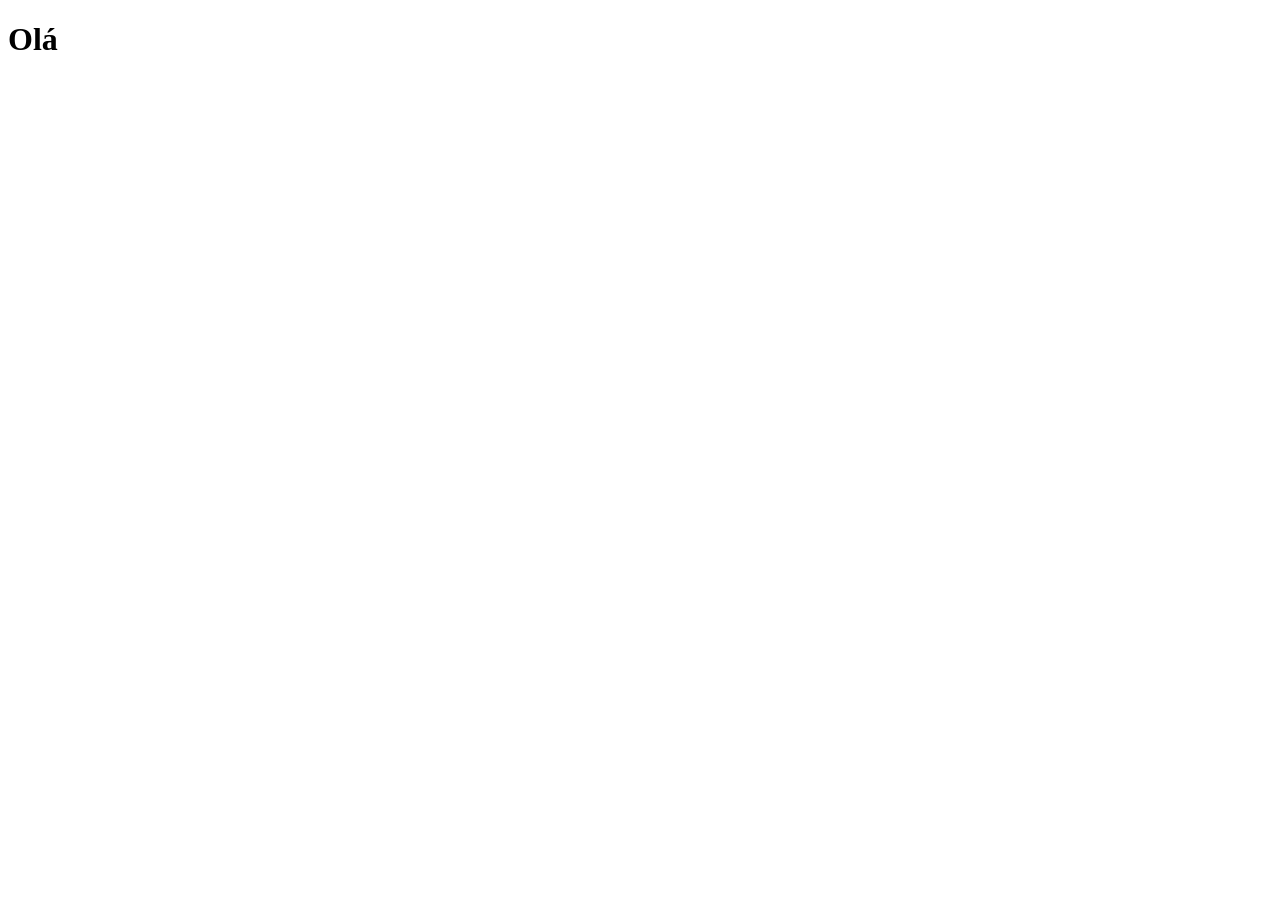
==== index.html @ 6a08574e "first commit" ====
<!DOCTYPE html>
<html lang="en">
<head>
    <meta charset="UTF-8">
    <meta name="viewport" content="width=device-width, initial-scale=1.0">
    <title>Document</title>
</head>
<body>
    <h1>Olá</h1>
</body>
</html>
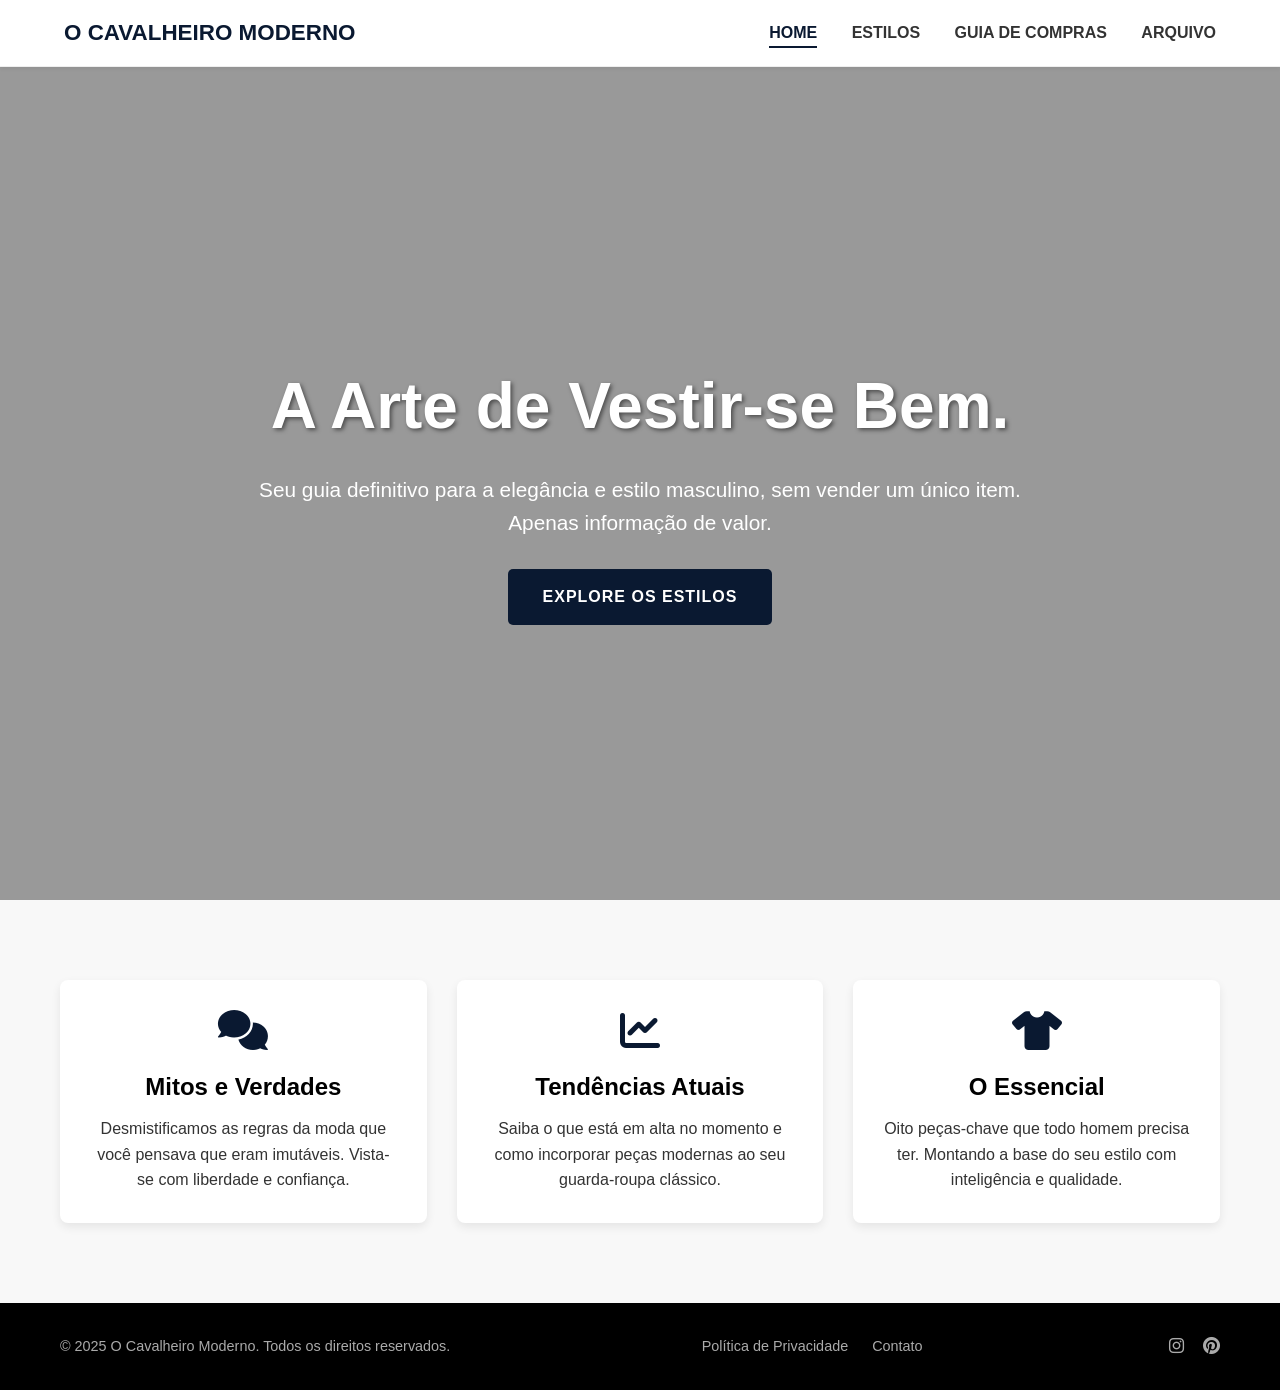
==== commit 4d11f5c1: "first commit" ====
--- a/index.html
+++ b/index.html
@@ -1,11 +1,72 @@
 <!DOCTYPE html>
-<html lang="en">
+<html lang="pt-BR">
 <head>
-    <meta charset="UTF-8">
-    <meta name="viewport" content="width=device-width, initial-scale=1.0">
-    <title>Document</title>
+<meta charset="UTF-8">
+<meta name="viewport" content="width=device-width, initial-scale=1.0">
+<title>O Cavalheiro Moderno - Guia de Estilo Masculino</title>
+<link href="https://fonts.googleapis.com/css2?family=Open+Sans:wght@400;600&family=Poppins:wght@600;700&… rel="stylesheet">
+<link rel="stylesheet" href="https://cdnjs.cloudflare.com/ajax/libs/font-awesome/6.0.0-beta3/css/all.min.css">
+<link rel="stylesheet" href="styles.css">
 </head>
 <body>
-    <h1>Olá</h1>
+ 
+    <header id="main-header">
+<div class="logo">O CAVALHEIRO MODERNO</div>
+<nav class="desktop-menu">
+<a href="index.html" class="active">HOME</a>
+<a href="estilos.html">ESTILOS</a>
+<a href="guia.html">GUIA DE COMPRAS</a>
+<a href="arquivo.html">ARQUIVO</a>
+</nav>
+<button class="hamburger" aria-label="Menu" id="hamburger-btn">
+<i class="fas fa-bars"></i>
+</button>
+</header>
+ 
+    <section class="hero">
+<div class="hero-overlay"></div>
+<div class="hero-content">
+<h1>A Arte de Vestir-se Bem.</h1>
+<p>Seu guia definitivo para a elegância e estilo masculino, sem vender um único item. Apenas informação de valor.</p>
+<a href="estilos.html" class="cta-button" id="explore-styles-btn">EXPLORE OS ESTILOS</a>
+</div>
+</section>
+ 
+    <section class="apresentacao">
+<div class="container">
+<a href="arquivo.html#mitos" class="card-bloco">
+<i class="fas fa-comments icon-acento"></i>
+<h2>Mitos e Verdades</h2>
+<p>Desmistificamos as regras da moda que você pensava que eram imutáveis. Vista-se com liberdade e confiança.</p>
+</a>
+ 
+            <a href="arquivo.html#tendencias" class="card-bloco">
+<i class="fas fa-chart-line icon-acento"></i>
+<h2>Tendências Atuais</h2>
+<p>Saiba o que está em alta no momento e como incorporar peças modernas ao seu guarda-roupa clássico.</p>
+</a>
+<a href="arquivo.html#essenciais" class="card-bloco">
+<i class="fas fa-tshirt icon-acento"></i>
+<h2>O Essencial</h2>
+<p>Oito peças-chave que todo homem precisa ter. Montando a base do seu estilo com inteligência e qualidade.</p>
+</a>
+</div>
+</section>
+ 
+    <footer>
+<div class="container footer-content">
+<p>&copy; 2025 O Cavalheiro Moderno. Todos os direitos reservados.</p>
+<nav class="footer-links">
+<a href="#">Política de Privacidade</a>
+<a href="mailto:contato@ocavalheiromoderno.com">Contato</a>
+</nav>
+<div class="social-links">
+<a href="#" aria-label="Instagram"><i class="fab fa-instagram social-icon"></i></a>
+<a href="#" aria-label="Pinterest"><i class="fab fa-pinterest social-icon"></i></a>
+</div>
+</div>
+</footer>
+ 
+    <script src="script.js"></script>
 </body>
 </html>
--- a/styles.css
+++ b/styles.css
@@ -0,0 +1,262 @@
+/* Paleta de Cores: Preto (#000000), Branco (#FFFFFF), Cinza Escuro (#333333), Acento (#0A1931 - Azul Marinho) */
+ 
+/* Reset Básico */
+* {
+    margin: 0;
+    padding: 0;
+    box-sizing: border-box;
+}
+ 
+body {
+    font-family: 'Open Sans', sans-serif; /* Corpo do Texto */
+    color: #333333;
+    background-color: #FFFFFF;
+    line-height: 1.6;
+}
+ 
+h1, h2, h3 {
+    font-family: 'Poppins', sans-serif; /* Títulos */
+    color: #000000;
+    font-weight: 700;
+}
+ 
+/* ---------------------------------- */
+/* 1. CABEÇALHO (HEADER) - Fixo */
+/* ---------------------------------- */
+#main-header {
+    background-color: #FFFFFF;
+    border-bottom: 1px solid #EEEEEE;
+    position: fixed;
+    width: 100%;
+    top: 0;
+    z-index: 1000;
+    display: flex;
+    justify-content: space-between;
+    align-items: center;
+    padding: 15px 5%; /* Espaçamento lateral */
+    box-shadow: 0 2px 4px rgba(0, 0, 0, 0.05); /* Sutil */
+}
+ 
+.logo {
+    font-family: 'Poppins', sans-serif;
+    font-weight: 700;
+    font-size: 1.4em;
+    color: #0A1931; /* Acento */
+}
+ 
+.desktop-menu a {
+    text-decoration: none;
+    color: #333333;
+    margin-left: 30px;
+    font-weight: 600;
+    transition: color 0.3s, border-bottom 0.3s;
+    padding-bottom: 5px;
+}
+ 
+.desktop-menu a:hover,
+.desktop-menu a.active {
+    color: #0A1931; /* Acento na interação */
+    border-bottom: 2px solid #0A1931;
+}
+ 
+/* Botão Hamburger (Esconder no Desktop) */
+.hamburger {
+    display: none; 
+    background: none;
+    border: none;
+    font-size: 1.5em;
+    color: #0A1931;
+    cursor: pointer;
+}
+ 
+/* ---------------------------------- */
+/* 2. HERO SECTION */
+/* ---------------------------------- */
+.hero {
+    height: 100vh; /* Altura total da tela */
+    background: url('caminho/para/sua/imagem-hero.jpg') center center no-repeat; /* Substituir pela imagem */
+    background-size: cover;
+    display: flex;
+    align-items: center;
+    justify-content: center;
+    text-align: center;
+    padding-top: 80px; /* Compensa o cabeçalho fixo */
+    position: relative;
+}
+ 
+.hero-overlay {
+    position: absolute;
+    top: 0;
+    left: 0;
+    width: 100%;
+    height: 100%;
+    background-color: rgba(0, 0, 0, 0.4); /* Escurece a imagem */
+    z-index: 1;
+}
+ 
+.hero-content {
+    color: #FFFFFF;
+    z-index: 2;
+    max-width: 800px;
+}
+ 
+.hero-content h1 {
+    font-size: 4em;
+    margin-bottom: 15px;
+    color: #FFFFFF;
+    text-shadow: 2px 2px 4px rgba(0, 0, 0, 0.5);
+}
+ 
+.hero-content p {
+    font-size: 1.3em;
+    margin-bottom: 30px;
+}
+ 
+/* Botão de Destaque (CTA) */
+.cta-button {
+    display: inline-block;
+    background-color: #0A1931; /* Azul Marinho (Acento) */
+    color: #FFFFFF;
+    text-decoration: none;
+    padding: 15px 35px;
+    border-radius: 5px;
+    font-weight: 600;
+    letter-spacing: 1px;
+    transition: background-color 0.3s, transform 0.2s;
+}
+ 
+.cta-button:hover {
+    background-color: #1a335a; 
+    transform: translateY(-2px); /* Efeito de elevação moderna */
+}
+ 
+/* ---------------------------------- */
+/* 3. BLOCO DE APRESENTAÇÃO (3 Colunas) */
+/* ---------------------------------- */
+.apresentacao {
+    padding: 80px 0;
+    background-color: #F8F8F8; /* Cinza claro para contraste */
+}
+ 
+.container {
+    max-width: 1200px;
+    margin: 0 auto;
+    padding: 0 20px;
+    display: flex;
+    gap: 30px;
+    justify-content: space-between;
+}
+ 
+.card-bloco {
+    flex: 1;
+    background-color: #FFFFFF;
+    padding: 30px;
+    border-radius: 8px;
+    box-shadow: 0 4px 10px rgba(0, 0, 0, 0.08);
+    text-align: center;
+    text-decoration: none;
+    color: #333333;
+    transition: transform 0.3s, box-shadow 0.3s;
+}
+ 
+.card-bloco:hover {
+    transform: translateY(-5px); /* Efeito de elevação */
+    box-shadow: 0 6px 15px rgba(0, 0, 0, 0.15);
+}
+ 
+.card-bloco h2 {
+    font-size: 1.5em;
+    margin-top: 15px;
+    margin-bottom: 10px;
+    color: #000000;
+}
+ 
+.icon-acento {
+    font-size: 2.5em;
+    color: #0A1931; /* Cor de Destaque */
+}
+ 
+/* ---------------------------------- */
+/* 4. RODAPÉ (FOOTER) */
+/* ---------------------------------- */
+footer {
+    background-color: #000000;
+    color: #AAAAAA;
+    padding: 30px 0;
+    font-size: 0.9em;
+}
+ 
+.footer-content {
+    display: flex;
+    justify-content: space-between;
+    align-items: center;
+    flex-wrap: wrap; /* Para responsividade */
+}
+ 
+.footer-links a {
+    color: #AAAAAA;
+    text-decoration: none;
+    margin-left: 20px;
+    transition: color 0.3s;
+}
+ 
+.footer-links a:hover {
+    color: #FFFFFF;
+}
+ 
+.social-links a {
+    color: #AAAAAA;
+    font-size: 1.2em;
+    margin-left: 15px;
+    transition: color 0.3s;
+}
+ 
+.social-links a:hover {
+    color: #0A1931; /* Ícones interativos mudam para a cor de acento */
+}
+ 
+/* ---------------------------------- */
+/* 5. MEDIA QUERIES (RESPONSIVIDADE) */
+/* ---------------------------------- */
+@media (max-width: 768px) {
+    /* Menu Mobile */
+    .desktop-menu {
+        display: none;
+        flex-direction: column;
+        width: 100%;
+        position: absolute;
+        top: 60px; /* Abaixo do header */
+        left: 0;
+        background-color: #FFFFFF;
+        padding: 10px 0;
+        border-top: 1px solid #EEEEEE;
+    }
+ 
+    .desktop-menu a {
+        margin: 0;
+        padding: 10px 5%;
+        border-bottom: 1px solid #EEEEEE;
+    }
+    .hamburger {
+        display: block; /* Mostra o menu hamburger */
+    }
+ 
+    .apresentacao .container {
+        flex-direction: column;
+        gap: 20px;
+    }
+ 
+    .hero-content h1 {
+        font-size: 2.5em;
+    }
+ 
+    .footer-content {
+        flex-direction: column;
+        text-align: center;
+        gap: 15px;
+    }
+ 
+    .footer-links a {
+        margin: 0 10px;
+    }
+}
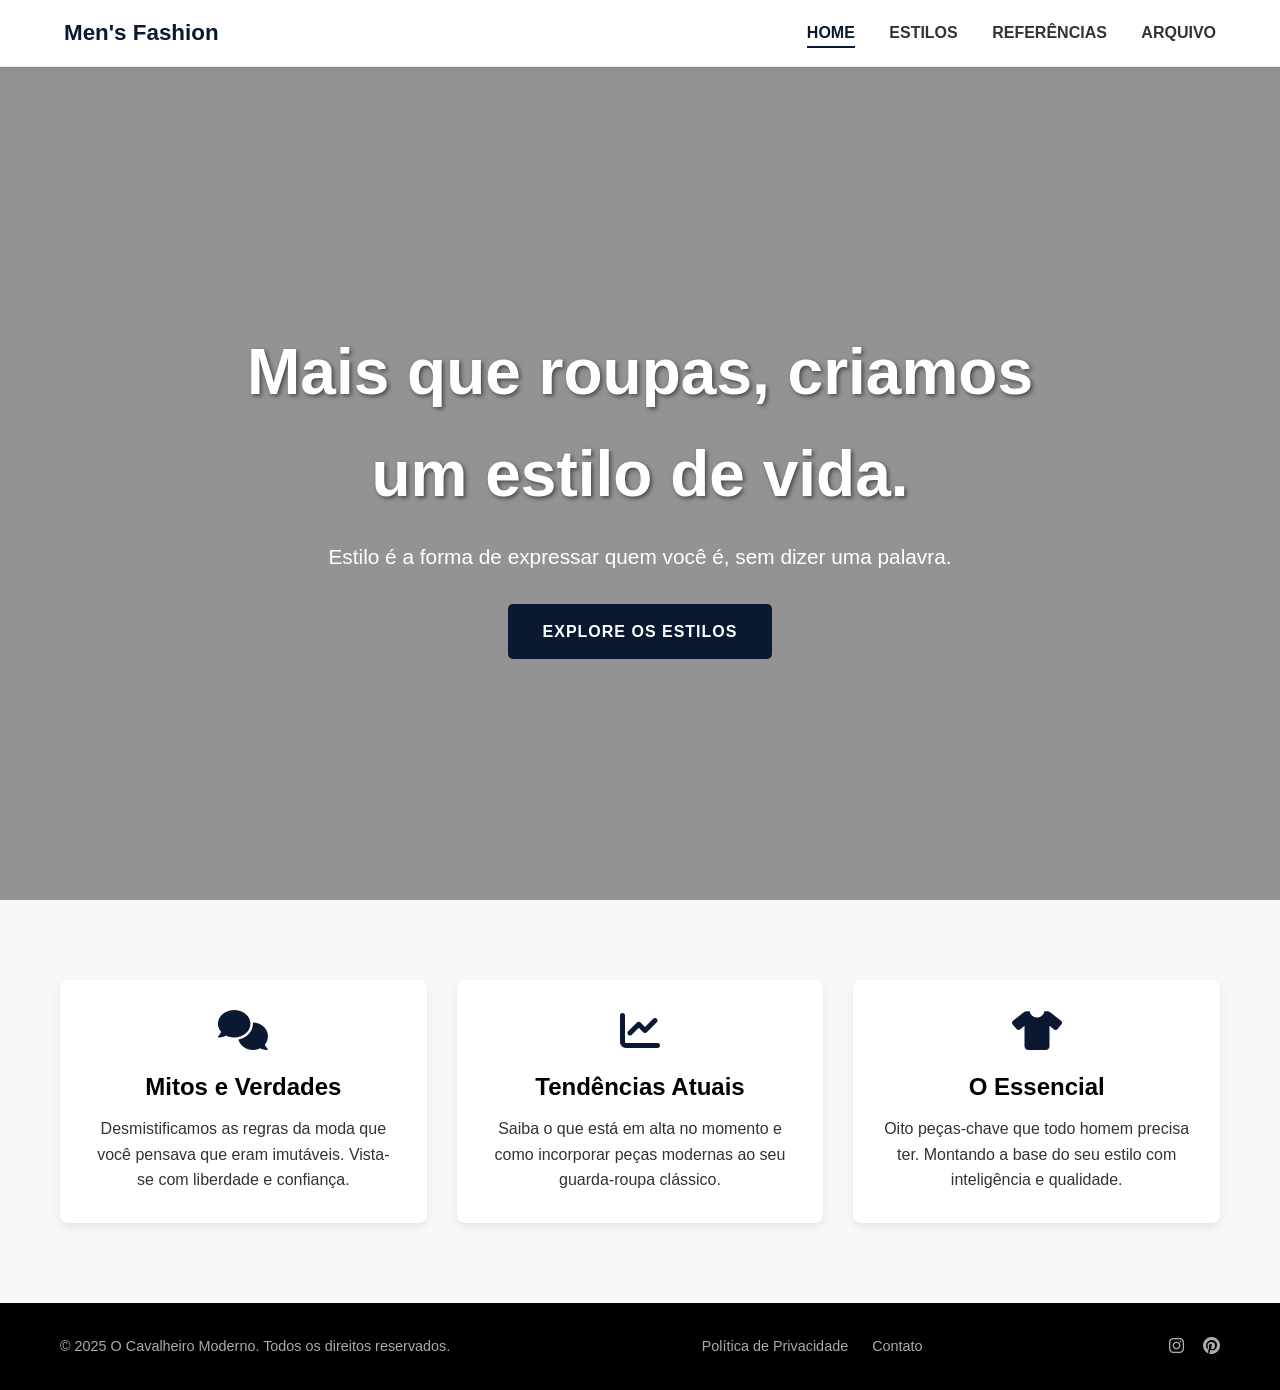
==== commit 6a1a11e3: "alterações no site" ====
--- a/index.html
+++ b/index.html
@@ -3,7 +3,7 @@
 <head>
 <meta charset="UTF-8">
 <meta name="viewport" content="width=device-width, initial-scale=1.0">
-<title>O Cavalheiro Moderno - Guia de Estilo Masculino</title>
+<title>Men's Fashion</title>
 <link href="https://fonts.googleapis.com/css2?family=Open+Sans:wght@400;600&family=Poppins:wght@600;700&… rel="stylesheet">
 <link rel="stylesheet" href="https://cdnjs.cloudflare.com/ajax/libs/font-awesome/6.0.0-beta3/css/all.min.css">
 <link rel="stylesheet" href="styles.css">
@@ -11,11 +11,11 @@
 <body>
  
     <header id="main-header">
-<div class="logo">O CAVALHEIRO MODERNO</div>
+<div class="logo">Men's Fashion</div>
 <nav class="desktop-menu">
 <a href="index.html" class="active">HOME</a>
 <a href="estilos.html">ESTILOS</a>
-<a href="guia.html">GUIA DE COMPRAS</a>
+<a href="refs.html">REFERÊNCIAS</a>
 <a href="arquivo.html">ARQUIVO</a>
 </nav>
 <button class="hamburger" aria-label="Menu" id="hamburger-btn">
@@ -26,8 +26,8 @@
     <section class="hero">
 <div class="hero-overlay"></div>
 <div class="hero-content">
-<h1>A Arte de Vestir-se Bem.</h1>
-<p>Seu guia definitivo para a elegância e estilo masculino, sem vender um único item. Apenas informação de valor.</p>
+<h1>Mais que roupas, criamos um estilo de vida.</h1>
+<p>Estilo é a forma de expressar quem você é, sem dizer uma palavra.</p>
 <a href="estilos.html" class="cta-button" id="explore-styles-btn">EXPLORE OS ESTILOS</a>
 </div>
 </section>
--- a/styles.css
+++ b/styles.css
@@ -9,8 +9,8 @@
  
 body {
     font-family: 'Open Sans', sans-serif; /* Corpo do Texto */
-    color: #333333;
-    background-color: #FFFFFF;
+    color: #ffffff;
+    background-color: #7567ee;
     line-height: 1.6;
 }
  
@@ -24,7 +24,7 @@
 /* 1. CABEÇALHO (HEADER) - Fixo */
 /* ---------------------------------- */
 #main-header {
-    background-color: #FFFFFF;
+    background-color: #ffffff;
     border-bottom: 1px solid #EEEEEE;
     position: fixed;
     width: 100%;
@@ -65,7 +65,7 @@
     background: none;
     border: none;
     font-size: 1.5em;
-    color: #0A1931;
+    color: #ff0000;
     cursor: pointer;
 }
  
@@ -259,4 +259,197 @@
     .footer-links a {
         margin: 0 10px;
     }
-}+}
+/* Estilos Gerais (adapte ao seu tema) */
+
+body {
+
+    font-family: Arial, sans-serif;
+
+    margin: 0;
+
+    padding: 0;
+
+    background-color: #f4f4f4;
+
+    color: #333;
+
+}
+ 
+/* -------------------------------------- */
+
+/* ESTILOS DA SEÇÃO DE REFERÊNCIAS */
+
+/* -------------------------------------- */
+ 
+#referencias-estilo {
+
+    padding: 40px 20px;
+
+    max-width: 1200px;
+
+    margin: 0 auto; /* Centraliza o conteúdo */
+
+    text-align: center;
+
+}
+ 
+#referencias-estilo h1 {
+
+    color: #000;
+
+    margin-bottom: 10px;
+
+    font-size: 2.5em;
+
+}
+ 
+.introducao {
+
+    font-size: 1.1em;
+
+    margin-bottom: 40px;
+
+    color: #666;
+
+}
+ 
+/* Configuração da Galeria (Grid) */
+
+.galeria-referencias {
+
+    display: grid;
+
+    /* 3 colunas em telas maiores, mínimo de 300px */
+
+    grid-template-columns: repeat(auto-fit, minmax(300px, 1fr));
+
+    gap: 30px; /* Espaço entre os cartões */
+
+}
+ 
+/* Estilo do Cartão Individual */
+
+.referencia-card {
+
+    background-color: #fff;
+
+    border-radius: 10px;
+
+    box-shadow: 0 4px 15px rgba(0, 0, 0, 0.1);
+
+    overflow: hidden;
+
+    text-align: left;
+
+    transition: transform 0.3s ease-in-out;
+
+}
+ 
+.referencia-card:hover {
+
+    transform: translateY(-5px); /* Efeito de elevação ao passar o mouse */
+
+    box-shadow: 0 8px 25px rgba(0, 0, 0, 0.15);
+
+}
+ 
+.estilo-imagem {
+
+    width: 100%;
+
+    height: 350px; /* Altura fixa para as imagens */
+
+    object-fit: cover; /* Garante que a imagem preencha o espaço sem distorcer */
+
+    display: block;
+
+}
+ 
+.card-content {
+
+    padding: 20px;
+
+}
+ 
+.card-content h2 {
+
+    color: #1a1a1a;
+
+    margin-top: 0;
+
+    font-size: 1.8em;
+
+    border-bottom: 2px solid #ff5722; /* Linha de destaque */
+
+    padding-bottom: 5px;
+
+    margin-bottom: 10px;
+
+}
+ 
+.card-content h4 {
+
+    color: #ff5722; /* Cor de destaque para os títulos menores */
+
+    margin-top: 15px;
+
+    margin-bottom: 5px;
+
+}
+ 
+.card-content p {
+
+    line-height: 1.5;
+
+    margin-bottom: 10px;
+
+}
+ 
+.card-content ul {
+
+    list-style: none;
+
+    padding: 0;
+
+    margin-top: 5px;
+
+}
+ 
+.card-content ul li {
+
+    background: url('caminho/para/seu/icone.svg') no-repeat left center; /* Adicione um ícone, se quiser */
+
+    background-size: 15px;
+
+    padding-left: 20px;
+
+    margin-bottom: 5px;
+
+    font-size: 0.95em;
+
+}
+ 
+ 
+/* Estilo Responsivo para telas menores */
+
+@media (max-width: 768px) {
+
+    #referencias-estilo h1 {
+
+        font-size: 2em;
+
+    }
+
+    .galeria-referencias {
+
+        /* Em telas menores, o grid-template-columns (auto-fit) 
+
+           vai fazer com que os cartões se empilhem automaticamente, 
+
+           mantendo o mínimo de 300px. */
+
+    }
+
+}
+ 
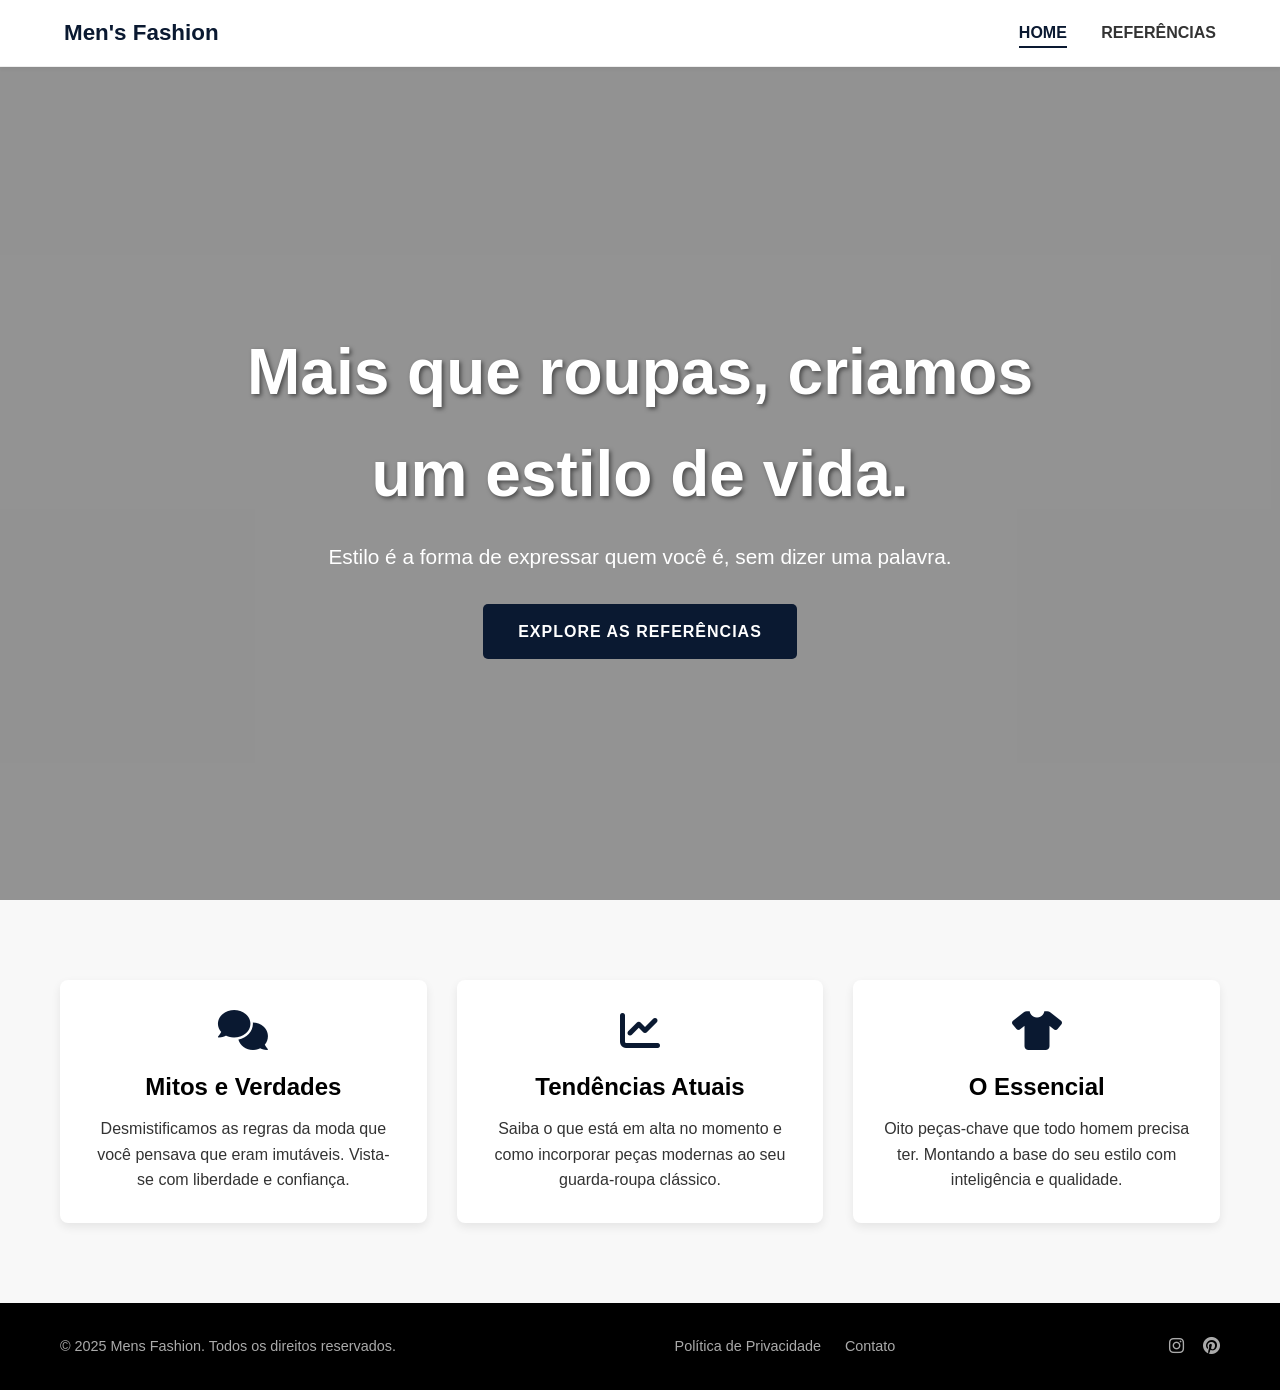
==== commit 1b04e63e: "Add files via upload" ====
--- a/index.html
+++ b/index.html
@@ -1,72 +1,71 @@
-<!DOCTYPE html>
-<html lang="pt-BR">
-<head>
-<meta charset="UTF-8">
-<meta name="viewport" content="width=device-width, initial-scale=1.0">
-<title>Men's Fashion</title>
-<link href="https://fonts.googleapis.com/css2?family=Open+Sans:wght@400;600&family=Poppins:wght@600;700&… rel="stylesheet">
-<link rel="stylesheet" href="https://cdnjs.cloudflare.com/ajax/libs/font-awesome/6.0.0-beta3/css/all.min.css">
-<link rel="stylesheet" href="styles.css">
-</head>
-<body>
- 
-    <header id="main-header">
-<div class="logo">Men's Fashion</div>
-<nav class="desktop-menu">
-<a href="index.html" class="active">HOME</a>
-<a href="estilos.html">ESTILOS</a>
-<a href="refs.html">REFERÊNCIAS</a>
-<a href="arquivo.html">ARQUIVO</a>
-</nav>
-<button class="hamburger" aria-label="Menu" id="hamburger-btn">
-<i class="fas fa-bars"></i>
-</button>
-</header>
- 
-    <section class="hero">
-<div class="hero-overlay"></div>
-<div class="hero-content">
-<h1>Mais que roupas, criamos um estilo de vida.</h1>
-<p>Estilo é a forma de expressar quem você é, sem dizer uma palavra.</p>
-<a href="estilos.html" class="cta-button" id="explore-styles-btn">EXPLORE OS ESTILOS</a>
-</div>
-</section>
- 
-    <section class="apresentacao">
-<div class="container">
-<a href="arquivo.html#mitos" class="card-bloco">
-<i class="fas fa-comments icon-acento"></i>
-<h2>Mitos e Verdades</h2>
-<p>Desmistificamos as regras da moda que você pensava que eram imutáveis. Vista-se com liberdade e confiança.</p>
-</a>
- 
-            <a href="arquivo.html#tendencias" class="card-bloco">
-<i class="fas fa-chart-line icon-acento"></i>
-<h2>Tendências Atuais</h2>
-<p>Saiba o que está em alta no momento e como incorporar peças modernas ao seu guarda-roupa clássico.</p>
-</a>
-<a href="arquivo.html#essenciais" class="card-bloco">
-<i class="fas fa-tshirt icon-acento"></i>
-<h2>O Essencial</h2>
-<p>Oito peças-chave que todo homem precisa ter. Montando a base do seu estilo com inteligência e qualidade.</p>
-</a>
-</div>
-</section>
- 
-    <footer>
-<div class="container footer-content">
-<p>&copy; 2025 O Cavalheiro Moderno. Todos os direitos reservados.</p>
-<nav class="footer-links">
-<a href="#">Política de Privacidade</a>
-<a href="mailto:contato@ocavalheiromoderno.com">Contato</a>
-</nav>
-<div class="social-links">
-<a href="#" aria-label="Instagram"><i class="fab fa-instagram social-icon"></i></a>
-<a href="#" aria-label="Pinterest"><i class="fab fa-pinterest social-icon"></i></a>
-</div>
-</div>
-</footer>
- 
-    <script src="script.js"></script>
-</body>
+<!DOCTYPE html>
+<html lang="pt-BR">
+<head>
+<meta charset="UTF-8">
+<meta name="viewport" content="width=device-width, initial-scale=1.0">
+<title>Men's Fashion</title>
+<link href="https://fonts.googleapis.com/css2?family=Open+Sans:wght@400;600&family=Poppins:wght@600;700&… rel="stylesheet">
+<link rel="stylesheet" href="https://cdnjs.cloudflare.com/ajax/libs/font-awesome/6.0.0-beta3/css/all.min.css">
+<link rel="stylesheet" href="styles.css">
+</head>
+<body>
+ 
+    <header id="main-header">
+<div class="logo">Men's Fashion</div>
+<nav class="desktop-menu">
+<a href="index.html" class="active">HOME</a>
+<a href="refs.html">REFERÊNCIAS</a>
+
+</nav>
+<button class="hamburger" aria-label="Menu" id="hamburger-btn">
+<i class="fas fa-bars"></i>
+</button>
+</header>
+ 
+    <section class="hero">
+<div class="hero-overlay"></div>
+<div class="hero-content">
+<h1>Mais que roupas, criamos um estilo de vida.</h1>
+<p>Estilo é a forma de expressar quem você é, sem dizer uma palavra.</p>
+<a href="refs.html" class="cta-button" id="explore-styles-btn">EXPLORE AS REFERÊNCIAS</a>
+</div>
+</section>
+ 
+    <section class="apresentacao">
+<div class="container">
+<a href="refs.html" class="card-bloco">
+<i class="fas fa-comments icon-acento"></i>
+<h2>Mitos e Verdades</h2>
+<p>Desmistificamos as regras da moda que você pensava que eram imutáveis. Vista-se com liberdade e confiança.</p>
+</a>
+ 
+            <a href="refs.html" class="card-bloco">
+<i class="fas fa-chart-line icon-acento"></i>
+<h2>Tendências Atuais</h2>
+<p>Saiba o que está em alta no momento e como incorporar peças modernas ao seu guarda-roupa clássico.</p>
+</a>
+<a href="refs.html" class="card-bloco">
+<i class="fas fa-tshirt icon-acento"></i>
+<h2>O Essencial</h2>
+<p>Oito peças-chave que todo homem precisa ter. Montando a base do seu estilo com inteligência e qualidade.</p>
+</a>
+</div>
+</section>
+ 
+    <footer>
+<div class="container footer-content">
+<p>&copy; 2025 Mens Fashion. Todos os direitos reservados.</p>
+<nav class="footer-links">
+<a href="#">Política de Privacidade</a>
+<a href="MensFashion@gmail.com.br">Contato</a>
+</nav>
+<div class="social-links">
+<a href="#" aria-label="Instagram"><i class="fab fa-instagram social-icon"></i></a>
+<a href="#" aria-label="Pinterest"><i class="fab fa-pinterest social-icon"></i></a>
+</div>
+</div>
+</footer>
+ 
+    <script src="script.js"></script>
+</body>
 </html>
--- a/styles.css
+++ b/styles.css
@@ -1,455 +1,455 @@
-/* Paleta de Cores: Preto (#000000), Branco (#FFFFFF), Cinza Escuro (#333333), Acento (#0A1931 - Azul Marinho) */
- 
-/* Reset Básico */
-* {
-    margin: 0;
-    padding: 0;
-    box-sizing: border-box;
-}
- 
-body {
-    font-family: 'Open Sans', sans-serif; /* Corpo do Texto */
-    color: #ffffff;
-    background-color: #7567ee;
-    line-height: 1.6;
-}
- 
-h1, h2, h3 {
-    font-family: 'Poppins', sans-serif; /* Títulos */
-    color: #000000;
-    font-weight: 700;
-}
- 
-/* ---------------------------------- */
-/* 1. CABEÇALHO (HEADER) - Fixo */
-/* ---------------------------------- */
-#main-header {
-    background-color: #ffffff;
-    border-bottom: 1px solid #EEEEEE;
-    position: fixed;
-    width: 100%;
-    top: 0;
-    z-index: 1000;
-    display: flex;
-    justify-content: space-between;
-    align-items: center;
-    padding: 15px 5%; /* Espaçamento lateral */
-    box-shadow: 0 2px 4px rgba(0, 0, 0, 0.05); /* Sutil */
-}
- 
-.logo {
-    font-family: 'Poppins', sans-serif;
-    font-weight: 700;
-    font-size: 1.4em;
-    color: #0A1931; /* Acento */
-}
- 
-.desktop-menu a {
-    text-decoration: none;
-    color: #333333;
-    margin-left: 30px;
-    font-weight: 600;
-    transition: color 0.3s, border-bottom 0.3s;
-    padding-bottom: 5px;
-}
- 
-.desktop-menu a:hover,
-.desktop-menu a.active {
-    color: #0A1931; /* Acento na interação */
-    border-bottom: 2px solid #0A1931;
-}
- 
-/* Botão Hamburger (Esconder no Desktop) */
-.hamburger {
-    display: none; 
-    background: none;
-    border: none;
-    font-size: 1.5em;
-    color: #ff0000;
-    cursor: pointer;
-}
- 
-/* ---------------------------------- */
-/* 2. HERO SECTION */
-/* ---------------------------------- */
-.hero {
-    height: 100vh; /* Altura total da tela */
-    background: url('caminho/para/sua/imagem-hero.jpg') center center no-repeat; /* Substituir pela imagem */
-    background-size: cover;
-    display: flex;
-    align-items: center;
-    justify-content: center;
-    text-align: center;
-    padding-top: 80px; /* Compensa o cabeçalho fixo */
-    position: relative;
-}
- 
-.hero-overlay {
-    position: absolute;
-    top: 0;
-    left: 0;
-    width: 100%;
-    height: 100%;
-    background-color: rgba(0, 0, 0, 0.4); /* Escurece a imagem */
-    z-index: 1;
-}
- 
-.hero-content {
-    color: #FFFFFF;
-    z-index: 2;
-    max-width: 800px;
-}
- 
-.hero-content h1 {
-    font-size: 4em;
-    margin-bottom: 15px;
-    color: #FFFFFF;
-    text-shadow: 2px 2px 4px rgba(0, 0, 0, 0.5);
-}
- 
-.hero-content p {
-    font-size: 1.3em;
-    margin-bottom: 30px;
-}
- 
-/* Botão de Destaque (CTA) */
-.cta-button {
-    display: inline-block;
-    background-color: #0A1931; /* Azul Marinho (Acento) */
-    color: #FFFFFF;
-    text-decoration: none;
-    padding: 15px 35px;
-    border-radius: 5px;
-    font-weight: 600;
-    letter-spacing: 1px;
-    transition: background-color 0.3s, transform 0.2s;
-}
- 
-.cta-button:hover {
-    background-color: #1a335a; 
-    transform: translateY(-2px); /* Efeito de elevação moderna */
-}
- 
-/* ---------------------------------- */
-/* 3. BLOCO DE APRESENTAÇÃO (3 Colunas) */
-/* ---------------------------------- */
-.apresentacao {
-    padding: 80px 0;
-    background-color: #F8F8F8; /* Cinza claro para contraste */
-}
- 
-.container {
-    max-width: 1200px;
-    margin: 0 auto;
-    padding: 0 20px;
-    display: flex;
-    gap: 30px;
-    justify-content: space-between;
-}
- 
-.card-bloco {
-    flex: 1;
-    background-color: #FFFFFF;
-    padding: 30px;
-    border-radius: 8px;
-    box-shadow: 0 4px 10px rgba(0, 0, 0, 0.08);
-    text-align: center;
-    text-decoration: none;
-    color: #333333;
-    transition: transform 0.3s, box-shadow 0.3s;
-}
- 
-.card-bloco:hover {
-    transform: translateY(-5px); /* Efeito de elevação */
-    box-shadow: 0 6px 15px rgba(0, 0, 0, 0.15);
-}
- 
-.card-bloco h2 {
-    font-size: 1.5em;
-    margin-top: 15px;
-    margin-bottom: 10px;
-    color: #000000;
-}
- 
-.icon-acento {
-    font-size: 2.5em;
-    color: #0A1931; /* Cor de Destaque */
-}
- 
-/* ---------------------------------- */
-/* 4. RODAPÉ (FOOTER) */
-/* ---------------------------------- */
-footer {
-    background-color: #000000;
-    color: #AAAAAA;
-    padding: 30px 0;
-    font-size: 0.9em;
-}
- 
-.footer-content {
-    display: flex;
-    justify-content: space-between;
-    align-items: center;
-    flex-wrap: wrap; /* Para responsividade */
-}
- 
-.footer-links a {
-    color: #AAAAAA;
-    text-decoration: none;
-    margin-left: 20px;
-    transition: color 0.3s;
-}
- 
-.footer-links a:hover {
-    color: #FFFFFF;
-}
- 
-.social-links a {
-    color: #AAAAAA;
-    font-size: 1.2em;
-    margin-left: 15px;
-    transition: color 0.3s;
-}
- 
-.social-links a:hover {
-    color: #0A1931; /* Ícones interativos mudam para a cor de acento */
-}
- 
-/* ---------------------------------- */
-/* 5. MEDIA QUERIES (RESPONSIVIDADE) */
-/* ---------------------------------- */
-@media (max-width: 768px) {
-    /* Menu Mobile */
-    .desktop-menu {
-        display: none;
-        flex-direction: column;
-        width: 100%;
-        position: absolute;
-        top: 60px; /* Abaixo do header */
-        left: 0;
-        background-color: #FFFFFF;
-        padding: 10px 0;
-        border-top: 1px solid #EEEEEE;
-    }
- 
-    .desktop-menu a {
-        margin: 0;
-        padding: 10px 5%;
-        border-bottom: 1px solid #EEEEEE;
-    }
-    .hamburger {
-        display: block; /* Mostra o menu hamburger */
-    }
- 
-    .apresentacao .container {
-        flex-direction: column;
-        gap: 20px;
-    }
- 
-    .hero-content h1 {
-        font-size: 2.5em;
-    }
- 
-    .footer-content {
-        flex-direction: column;
-        text-align: center;
-        gap: 15px;
-    }
- 
-    .footer-links a {
-        margin: 0 10px;
-    }
-}
-/* Estilos Gerais (adapte ao seu tema) */
-
-body {
-
-    font-family: Arial, sans-serif;
-
-    margin: 0;
-
-    padding: 0;
-
-    background-color: #f4f4f4;
-
-    color: #333;
-
-}
- 
-/* -------------------------------------- */
-
-/* ESTILOS DA SEÇÃO DE REFERÊNCIAS */
-
-/* -------------------------------------- */
- 
-#referencias-estilo {
-
-    padding: 40px 20px;
-
-    max-width: 1200px;
-
-    margin: 0 auto; /* Centraliza o conteúdo */
-
-    text-align: center;
-
-}
- 
-#referencias-estilo h1 {
-
-    color: #000;
-
-    margin-bottom: 10px;
-
-    font-size: 2.5em;
-
-}
- 
-.introducao {
-
-    font-size: 1.1em;
-
-    margin-bottom: 40px;
-
-    color: #666;
-
-}
- 
-/* Configuração da Galeria (Grid) */
-
-.galeria-referencias {
-
-    display: grid;
-
-    /* 3 colunas em telas maiores, mínimo de 300px */
-
-    grid-template-columns: repeat(auto-fit, minmax(300px, 1fr));
-
-    gap: 30px; /* Espaço entre os cartões */
-
-}
- 
-/* Estilo do Cartão Individual */
-
-.referencia-card {
-
-    background-color: #fff;
-
-    border-radius: 10px;
-
-    box-shadow: 0 4px 15px rgba(0, 0, 0, 0.1);
-
-    overflow: hidden;
-
-    text-align: left;
-
-    transition: transform 0.3s ease-in-out;
-
-}
- 
-.referencia-card:hover {
-
-    transform: translateY(-5px); /* Efeito de elevação ao passar o mouse */
-
-    box-shadow: 0 8px 25px rgba(0, 0, 0, 0.15);
-
-}
- 
-.estilo-imagem {
-
-    width: 100%;
-
-    height: 350px; /* Altura fixa para as imagens */
-
-    object-fit: cover; /* Garante que a imagem preencha o espaço sem distorcer */
-
-    display: block;
-
-}
- 
-.card-content {
-
-    padding: 20px;
-
-}
- 
-.card-content h2 {
-
-    color: #1a1a1a;
-
-    margin-top: 0;
-
-    font-size: 1.8em;
-
-    border-bottom: 2px solid #ff5722; /* Linha de destaque */
-
-    padding-bottom: 5px;
-
-    margin-bottom: 10px;
-
-}
- 
-.card-content h4 {
-
-    color: #ff5722; /* Cor de destaque para os títulos menores */
-
-    margin-top: 15px;
-
-    margin-bottom: 5px;
-
-}
- 
-.card-content p {
-
-    line-height: 1.5;
-
-    margin-bottom: 10px;
-
-}
- 
-.card-content ul {
-
-    list-style: none;
-
-    padding: 0;
-
-    margin-top: 5px;
-
-}
- 
-.card-content ul li {
-
-    background: url('caminho/para/seu/icone.svg') no-repeat left center; /* Adicione um ícone, se quiser */
-
-    background-size: 15px;
-
-    padding-left: 20px;
-
-    margin-bottom: 5px;
-
-    font-size: 0.95em;
-
-}
- 
- 
-/* Estilo Responsivo para telas menores */
-
-@media (max-width: 768px) {
-
-    #referencias-estilo h1 {
-
-        font-size: 2em;
-
-    }
-
-    .galeria-referencias {
-
-        /* Em telas menores, o grid-template-columns (auto-fit) 
-
-           vai fazer com que os cartões se empilhem automaticamente, 
-
-           mantendo o mínimo de 300px. */
-
-    }
-
-}
+/* Paleta de Cores: Preto (#000000), Branco (#FFFFFF), Cinza Escuro (#333333), Acento (#0A1931 - Azul Marinho) */
+ 
+/* Reset Básico */
+* {
+    margin: 0;
+    padding: 0;
+    box-sizing: border-box;
+}
+ 
+body {
+    font-family: 'Open Sans', sans-serif; /* Corpo do Texto */
+    color: #ffffff;
+    background-color: #7567ee;
+    line-height: 1.6;
+}
+ 
+h1, h2, h3 {
+    font-family: 'Poppins', sans-serif; /* Títulos */
+    color: #000000;
+    font-weight: 700;
+}
+ 
+/* ---------------------------------- */
+/* 1. CABEÇALHO (HEADER) - Fixo */
+/* ---------------------------------- */
+#main-header {
+    background-color: #ffffff;
+    border-bottom: 1px solid #EEEEEE;
+    position: fixed;
+    width: 100%;
+    top: 0;
+    z-index: 1000;
+    display: flex;
+    justify-content: space-between;
+    align-items: center;
+    padding: 15px 5%; /* Espaçamento lateral */
+    box-shadow: 0 2px 4px rgba(0, 0, 0, 0.05); /* Sutil */
+}
+ 
+.logo {
+    font-family: 'Poppins', sans-serif;
+    font-weight: 700;
+    font-size: 1.4em;
+    color: #0A1931; /* Acento */
+}
+ 
+.desktop-menu a {
+    text-decoration: none;
+    color: #333333;
+    margin-left: 30px;
+    font-weight: 600;
+    transition: color 0.3s, border-bottom 0.3s;
+    padding-bottom: 5px;
+}
+ 
+.desktop-menu a:hover,
+.desktop-menu a.active {
+    color: #0A1931; /* Acento na interação */
+    border-bottom: 2px solid #0A1931;
+}
+ 
+/* Botão Hamburger (Esconder no Desktop) */
+.hamburger {
+    display: none; 
+    background: none;
+    border: none;
+    font-size: 1.5em;
+    color: #ff0000;
+    cursor: pointer;
+}
+ 
+/* ---------------------------------- */
+/* 2. HERO SECTION */
+/* ---------------------------------- */
+.hero {
+    height: 100vh; /* Altura total da tela */
+    background: url('caminho/para/sua/imagem-hero.jpg') center center no-repeat; /* Substituir pela imagem */
+    background-size: cover;
+    display: flex;
+    align-items: center;
+    justify-content: center;
+    text-align: center;
+    padding-top: 80px; /* Compensa o cabeçalho fixo */
+    position: relative;
+}
+ 
+.hero-overlay {
+    position: absolute;
+    top: 0;
+    left: 0;
+    width: 100%;
+    height: 100%;
+    background-color: rgba(0, 0, 0, 0.4); /* Escurece a imagem */
+    z-index: 1;
+}
+ 
+.hero-content {
+    color: #FFFFFF;
+    z-index: 2;
+    max-width: 800px;
+}
+ 
+.hero-content h1 {
+    font-size: 4em;
+    margin-bottom: 15px;
+    color: #FFFFFF;
+    text-shadow: 2px 2px 4px rgba(0, 0, 0, 0.5);
+}
+ 
+.hero-content p {
+    font-size: 1.3em;
+    margin-bottom: 30px;
+}
+ 
+/* Botão de Destaque (CTA) */
+.cta-button {
+    display: inline-block;
+    background-color: #0A1931; /* Azul Marinho (Acento) */
+    color: #FFFFFF;
+    text-decoration: none;
+    padding: 15px 35px;
+    border-radius: 5px;
+    font-weight: 600;
+    letter-spacing: 1px;
+    transition: background-color 0.3s, transform 0.2s;
+}
+ 
+.cta-button:hover {
+    background-color: #1a335a; 
+    transform: translateY(-2px); /* Efeito de elevação moderna */
+}
+ 
+/* ---------------------------------- */
+/* 3. BLOCO DE APRESENTAÇÃO (3 Colunas) */
+/* ---------------------------------- */
+.apresentacao {
+    padding: 80px 0;
+    background-color: #F8F8F8; /* Cinza claro para contraste */
+}
+ 
+.container {
+    max-width: 1200px;
+    margin: 0 auto;
+    padding: 0 20px;
+    display: flex;
+    gap: 30px;
+    justify-content: space-between;
+}
+ 
+.card-bloco {
+    flex: 1;
+    background-color: #FFFFFF;
+    padding: 30px;
+    border-radius: 8px;
+    box-shadow: 0 4px 10px rgba(0, 0, 0, 0.08);
+    text-align: center;
+    text-decoration: none;
+    color: #333333;
+    transition: transform 0.3s, box-shadow 0.3s;
+}
+ 
+.card-bloco:hover {
+    transform: translateY(-5px); /* Efeito de elevação */
+    box-shadow: 0 6px 15px rgba(0, 0, 0, 0.15);
+}
+ 
+.card-bloco h2 {
+    font-size: 1.5em;
+    margin-top: 15px;
+    margin-bottom: 10px;
+    color: #000000;
+}
+ 
+.icon-acento {
+    font-size: 2.5em;
+    color: #0A1931; /* Cor de Destaque */
+}
+ 
+/* ---------------------------------- */
+/* 4. RODAPÉ (FOOTER) */
+/* ---------------------------------- */
+footer {
+    background-color: #000000;
+    color: #AAAAAA;
+    padding: 30px 0;
+    font-size: 0.9em;
+}
+ 
+.footer-content {
+    display: flex;
+    justify-content: space-between;
+    align-items: center;
+    flex-wrap: wrap; /* Para responsividade */
+}
+ 
+.footer-links a {
+    color: #AAAAAA;
+    text-decoration: none;
+    margin-left: 20px;
+    transition: color 0.3s;
+}
+ 
+.footer-links a:hover {
+    color: #FFFFFF;
+}
+ 
+.social-links a {
+    color: #AAAAAA;
+    font-size: 1.2em;
+    margin-left: 15px;
+    transition: color 0.3s;
+}
+ 
+.social-links a:hover {
+    color: #0A1931; /* Ícones interativos mudam para a cor de acento */
+}
+ 
+/* ---------------------------------- */
+/* 5. MEDIA QUERIES (RESPONSIVIDADE) */
+/* ---------------------------------- */
+@media (max-width: 768px) {
+    /* Menu Mobile */
+    .desktop-menu {
+        display: none;
+        flex-direction: column;
+        width: 100%;
+        position: absolute;
+        top: 60px; /* Abaixo do header */
+        left: 0;
+        background-color: #FFFFFF;
+        padding: 10px 0;
+        border-top: 1px solid #EEEEEE;
+    }
+ 
+    .desktop-menu a {
+        margin: 0;
+        padding: 10px 5%;
+        border-bottom: 1px solid #EEEEEE;
+    }
+    .hamburger {
+        display: block; /* Mostra o menu hamburger */
+    }
+ 
+    .apresentacao .container {
+        flex-direction: column;
+        gap: 20px;
+    }
+ 
+    .hero-content h1 {
+        font-size: 2.5em;
+    }
+ 
+    .footer-content {
+        flex-direction: column;
+        text-align: center;
+        gap: 15px;
+    }
+ 
+    .footer-links a {
+        margin: 0 10px;
+    }
+}
+/* Estilos Gerais (adapte ao seu tema) */
+
+body {
+
+    font-family: Arial, sans-serif;
+
+    margin: 0;
+
+    padding: 0;
+
+    background-color: #f4f4f4;
+
+    color: #333;
+
+}
+ 
+/* -------------------------------------- */
+
+/* ESTILOS DA SEÇÃO DE REFERÊNCIAS */
+
+/* -------------------------------------- */
+ 
+#referencias-estilo {
+
+    padding: 40px 20px;
+
+    max-width: 1200px;
+
+    margin: 0 auto; /* Centraliza o conteúdo */
+
+    text-align: center;
+
+}
+ 
+#referencias-estilo h1 {
+
+    color: #000;
+
+    margin-bottom: 10px;
+
+    font-size: 2.5em;
+
+}
+ 
+.introducao {
+
+    font-size: 1.1em;
+
+    margin-bottom: 40px;
+
+    color: #666;
+
+}
+ 
+/* Configuração da Galeria (Grid) */
+
+.galeria-referencias {
+
+    display: grid;
+
+    /* 3 colunas em telas maiores, mínimo de 300px */
+
+    grid-template-columns: repeat(auto-fit, minmax(300px, 1fr));
+
+    gap: 30px; /* Espaço entre os cartões */
+
+}
+ 
+/* Estilo do Cartão Individual */
+
+.referencia-card {
+
+    background-color: #fff;
+
+    border-radius: 10px;
+
+    box-shadow: 0 4px 15px rgba(0, 0, 0, 0.1);
+
+    overflow: hidden;
+
+    text-align: left;
+
+    transition: transform 0.3s ease-in-out;
+
+}
+ 
+.referencia-card:hover {
+
+    transform: translateY(-5px); /* Efeito de elevação ao passar o mouse */
+
+    box-shadow: 0 8px 25px rgba(0, 0, 0, 0.15);
+
+}
+ 
+.estilo-imagem {
+
+    width: 100%;
+
+    height: 350px; /* Altura fixa para as imagens */
+
+    object-fit: cover; /* Garante que a imagem preencha o espaço sem distorcer */
+
+    display: block;
+
+}
+ 
+.card-content {
+
+    padding: 20px;
+
+}
+ 
+.card-content h2 {
+
+    color: #1a1a1a;
+
+    margin-top: 0;
+
+    font-size: 1.8em;
+
+    border-bottom: 2px solid #ff5722; /* Linha de destaque */
+
+    padding-bottom: 5px;
+
+    margin-bottom: 10px;
+
+}
+ 
+.card-content h4 {
+
+    color: #ff5722; /* Cor de destaque para os títulos menores */
+
+    margin-top: 15px;
+
+    margin-bottom: 5px;
+
+}
+ 
+.card-content p {
+
+    line-height: 1.5;
+
+    margin-bottom: 10px;
+
+}
+ 
+.card-content ul {
+
+    list-style: none;
+
+    padding: 0;
+
+    margin-top: 5px;
+
+}
+ 
+.card-content ul li {
+
+    background: url('caminho/para/seu/icone.svg') no-repeat left center; /* Adicione um ícone, se quiser */
+
+    background-size: 15px;
+
+    padding-left: 20px;
+
+    margin-bottom: 5px;
+
+    font-size: 0.95em;
+
+}
+ 
+ 
+/* Estilo Responsivo para telas menores */
+
+@media (max-width: 768px) {
+
+    #referencias-estilo h1 {
+
+        font-size: 2em;
+
+    }
+
+    .galeria-referencias {
+
+        /* Em telas menores, o grid-template-columns (auto-fit) 
+
+           vai fazer com que os cartões se empilhem automaticamente, 
+
+           mantendo o mínimo de 300px. */
+
+    }
+
+}
  
